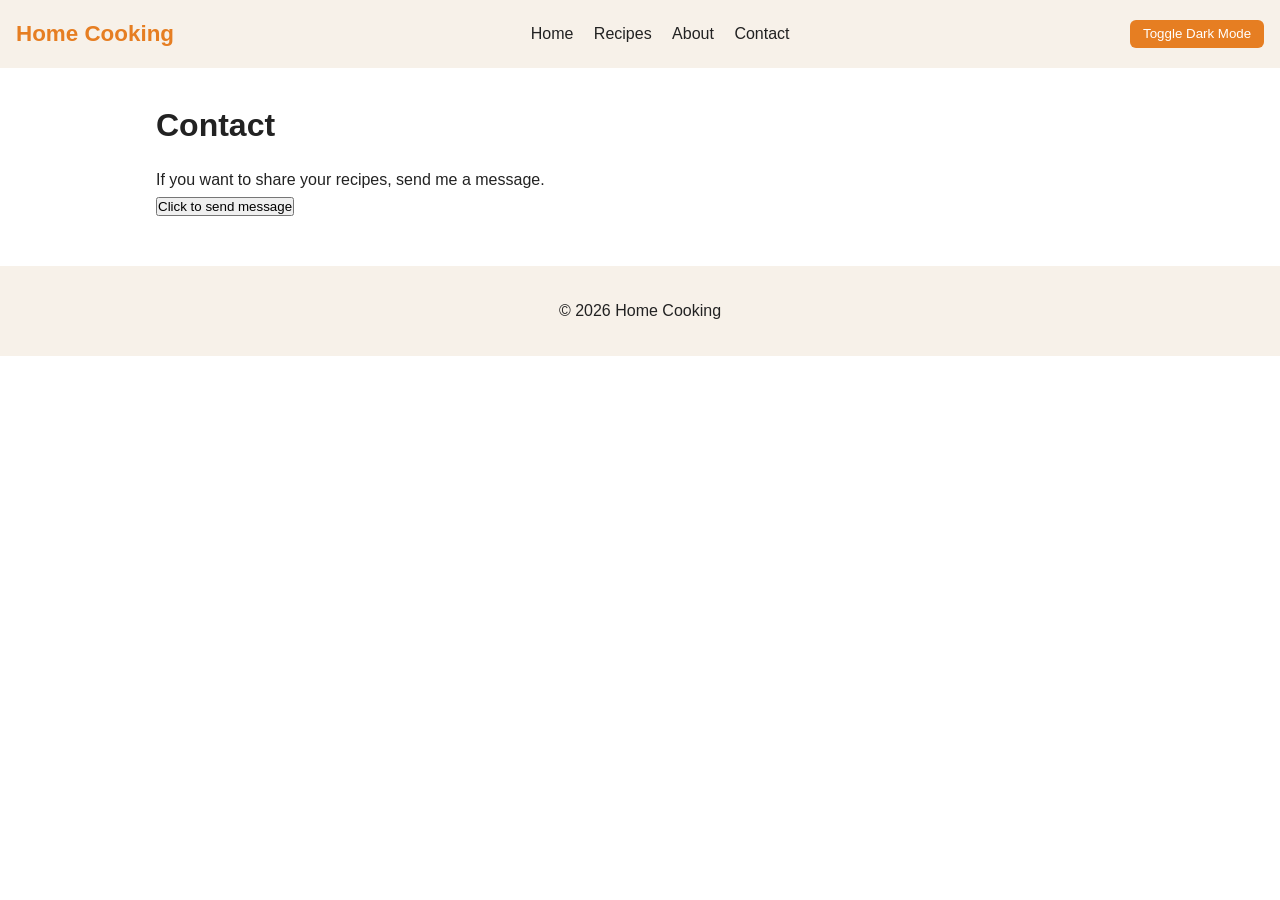
==== contact.html @ d1c661df "Week1-Week4: Build website skeleton, 4 pages, navigation, css, responsive layout, dark mode and ingr" ====
<!DOCTYPE html>
<html lang="en">
<head>
    <meta charset="UTF-8">
    <meta name="viewport" content="width=device-width, initial-scale=1.0">
    <title>Contact | Home Cooking</title>
    <link rel="stylesheet" href="css/style.css">
</head>
<body>
    <header>
        <nav>
            <a href="index.html" class="logo">Home Cooking</a>
            <div class="nav-links">
                <a href="index.html">Home</a>
                <a href="recipes.html">Recipes</a>
                <a href="about.html">About</a>
                <a href="contact.html">Contact</a>
            </div>
            <button id="theme-toggle">Toggle Dark Mode</button>
        </nav>
    </header>
    <main>
        <h1>Contact</h1>
        <p>If you want to share your recipes, send me a message.</p>
        <button id="msgBtn">Click to send message</button>
    </main>
    <footer>
        <p>© 2026 Home Cooking</p>
    </footer>
    <script src="js/script.js"></script>
</body>
</html>
---- css/style.css ----
* {
  margin: 0;
  padding: 0;
  box-sizing: border-box;
}

:root {
  --bg-color: #ffffff;
  --text-color: #222222;
  --primary: #e67e22;
  --card-bg: #fff8f0;
  --nav-bg: #f7f1e9;
}

.dark-mode {
  --bg-color: #1a1a1a;
  --text-color: #f0f0f0;
  --primary: #f39c12;
  --card-bg: #2c2c2c;
  --nav-bg: #242424;
}

body {
  font-family: Arial, sans-serif;
  background-color: var(--bg-color);
  color: var(--text-color);
  line-height: 1.6;
  transition: background 0.3s, color 0.3s;
}

header {
  background-color: var(--nav-bg);
  padding: 1rem;
}

nav {
  display: flex;
  justify-content: space-between;
  align-items: center;
  flex-wrap: wrap;
  gap: 1rem;
}

.logo {
  font-size: 1.4rem;
  font-weight: bold;
  color: var(--primary);
  text-decoration: none;
}

.nav-links a {
  margin-left: 1rem;
  text-decoration: none;
  color: var(--text-color);
}
.nav-links a:hover {
  color: var(--primary);
}

#theme-toggle {
  border: none;
  padding: 0.4rem 0.8rem;
  background: var(--primary);
  color: white;
  border-radius: 6px;
  cursor: pointer;
}

main {
  max-width: 1000px;
  margin: 2rem auto;
  padding: 0 1rem;
}

h1, h2, h3 {
  margin-bottom: 1rem;
  margin-top: 1.5rem;
}

.card-grid {
  display: grid;
  grid-template-columns: repeat(auto-fill, minmax(260px, 1fr));
  gap: 1.5rem;
  margin: 2rem 0;
}

.recipe-card {
  background: var(--card-bg);
  border-radius: 10px;
  overflow: hidden;
  box-shadow: 0 2px 8px rgba(0,0,0,0.1);
}

.card-content {
  padding: 1rem;
}
.recipe-card a {
  color: var(--primary);
  font-weight: bold;
  text-decoration: none;
}

.ingredient-list {
  list-style: none;
  margin: 1rem 0 2rem;
}
.ingredient-list li {
  padding: 0.5rem 0;
  cursor: pointer;
}
.ingredient-list li.checked {
  text-decoration: line-through;
  opacity: 0.6;
}

.steps {
  padding-left: 1.5rem;
  margin: 1rem 0 2rem;
}
.steps li {
  margin-bottom: 0.8rem;
}

footer {
  text-align: center;
  padding: 2rem;
  margin-top: 3rem;
  background-color: var(--nav-bg);
}

@media (max-width: 600px) {
  .nav-links {
    display: flex;
    flex-direction: column;
    gap: 0.5rem;
  }
  .nav-links a {
    margin-left: 0;
  }
}
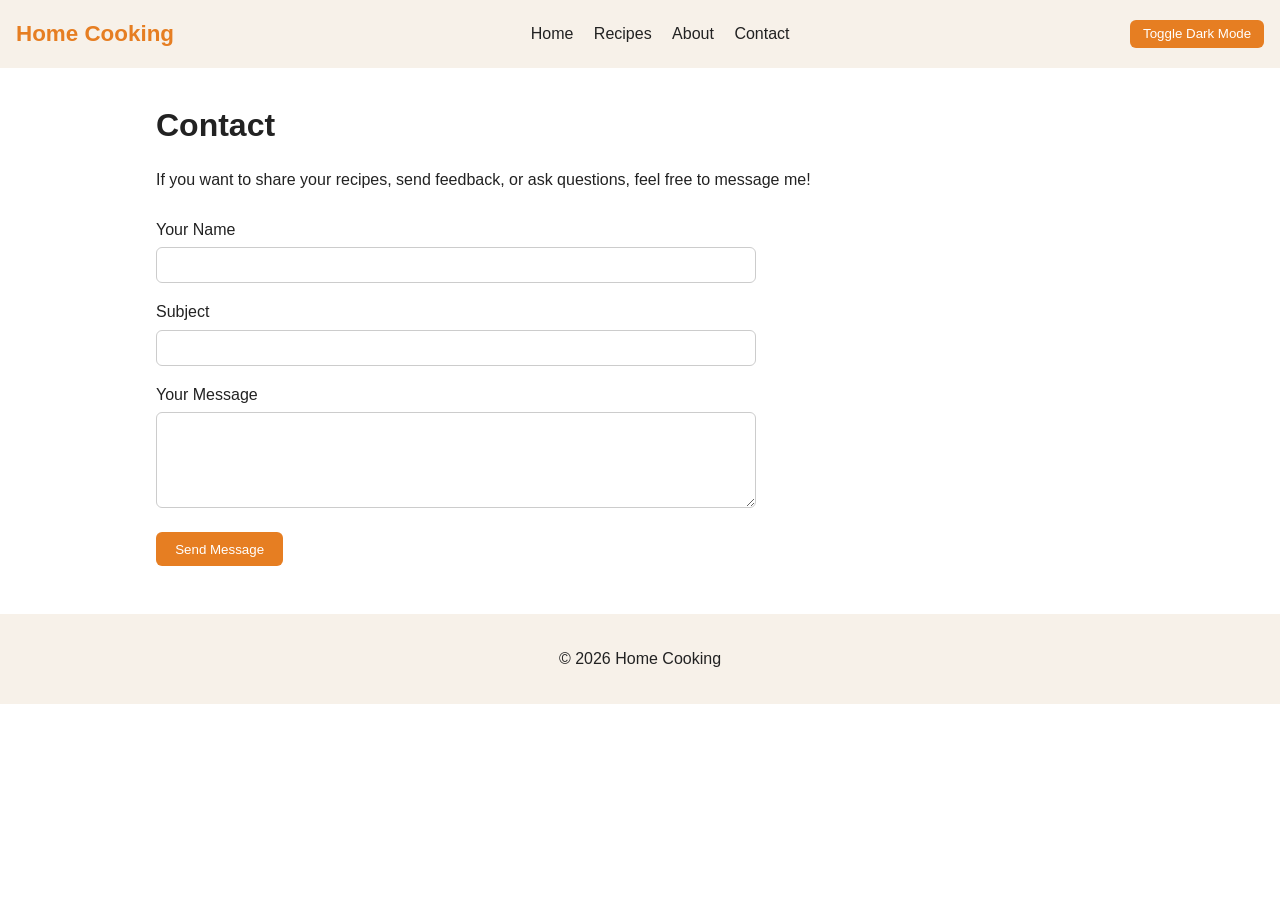
==== commit f6936c88: "Update homepage recipe cards, enrich contact page with mail form" ====
--- a/contact.html
+++ b/contact.html
@@ -19,13 +19,30 @@
             <button id="theme-toggle">Toggle Dark Mode</button>
         </nav>
     </header>
+
     <main>
         <h1>Contact</h1>
-        <p>If you want to share your recipes, send me a message.</p>
-        <button id="msgBtn">Click to send message</button>
+        <p style="margin-bottom:1.5rem;">If you want to share your recipes, send feedback, or ask questions, feel free to message me!</p>
+
+        <form action="mailto:x20250015@stu.hibiuh.edu.cn" method="GET" style="max-width:600px;">
+            <div style="margin-bottom:1rem;">
+                <label style="display:block; margin-bottom:0.3rem;">Your Name</label>
+                <input type="text" name="name" required style="width:100%; padding:0.6rem; border:1px solid #ccc; border-radius:6px; background:var(--bg-color); color:var(--text-color);">
+            </div>
+            <div style="margin-bottom:1rem;">
+                <label style="display:block; margin-bottom:0.3rem;">Subject</label>
+                <input type="text" name="subject" required style="width:100%; padding:0.6rem; border:1px solid #ccc; border-radius:6px; background:var(--bg-color); color:var(--text-color);">
+            </div>
+            <div style="margin-bottom:1rem;">
+                <label style="display:block; margin-bottom:0.3rem;">Your Message</label>
+                <textarea name="body" rows="5" required style="width:100%; padding:0.6rem; border:1px solid #ccc; border-radius:6px; background:var(--bg-color); color:var(--text-color);"></textarea>
+            </div>
+            <button type="submit" style="padding:0.6rem 1.2rem; background:var(--primary); color:white; border:none; border-radius:6px; cursor:pointer;">Send Message</button>
+        </form>
     </main>
+
     <footer>
-        <p>© 2026 Home Cooking</p>
+        &copy; 2026 Home Cooking
     </footer>
     <script src="js/script.js"></script>
 </body>
--- a/css/style.css
+++ b/css/style.css
@@ -3,7 +3,6 @@
   padding: 0;
   box-sizing: border-box;
 }
-
 :root {
   --bg-color: #ffffff;
   --text-color: #222222;
@@ -11,7 +10,6 @@
   --card-bg: #fff8f0;
   --nav-bg: #f7f1e9;
 }
-
 .dark-mode {
   --bg-color: #1a1a1a;
   --text-color: #f0f0f0;
@@ -19,7 +17,6 @@
   --card-bg: #2c2c2c;
   --nav-bg: #242424;
 }
-
 body {
   font-family: Arial, sans-serif;
   background-color: var(--bg-color);
@@ -27,12 +24,10 @@
   line-height: 1.6;
   transition: background 0.3s, color 0.3s;
 }
-
 header {
   background-color: var(--nav-bg);
   padding: 1rem;
 }
-
 nav {
   display: flex;
   justify-content: space-between;
@@ -40,14 +35,12 @@
   flex-wrap: wrap;
   gap: 1rem;
 }
-
 .logo {
   font-size: 1.4rem;
   font-weight: bold;
   color: var(--primary);
   text-decoration: none;
 }
-
 .nav-links a {
   margin-left: 1rem;
   text-decoration: none;
@@ -56,7 +49,6 @@
 .nav-links a:hover {
   color: var(--primary);
 }
-
 #theme-toggle {
   border: none;
   padding: 0.4rem 0.8rem;
@@ -65,41 +57,56 @@
   border-radius: 6px;
   cursor: pointer;
 }
-
 main {
   max-width: 1000px;
   margin: 2rem auto;
   padding: 0 1rem;
 }
-
 h1, h2, h3 {
   margin-bottom: 1rem;
   margin-top: 1.5rem;
 }
-
+.hero {
+  text-align: center;
+  padding: 30px 0;
+}
+.hero h1 {
+  margin-top: 0;
+  font-size: 32px;
+}
 .card-grid {
   display: grid;
   grid-template-columns: repeat(auto-fill, minmax(260px, 1fr));
   gap: 1.5rem;
   margin: 2rem 0;
 }
-
 .recipe-card {
   background: var(--card-bg);
   border-radius: 10px;
   overflow: hidden;
   box-shadow: 0 2px 8px rgba(0,0,0,0.1);
 }
-
 .card-content {
   padding: 1rem;
+}
+.tag {
+  display: inline-block;
+  background-color: #ffe8cc;
+  color: #b35900;
+  font-size: 13px;
+  padding: 4px 10px;
+  border-radius: 20px;
+  margin-bottom: 12px;
+}
+.dark-mode .tag {
+  background-color: #3a2f22;
+  color: #ffd27a;
 }
 .recipe-card a {
   color: var(--primary);
   font-weight: bold;
   text-decoration: none;
 }
-
 .ingredient-list {
   list-style: none;
   margin: 1rem 0 2rem;
@@ -112,7 +119,6 @@
   text-decoration: line-through;
   opacity: 0.6;
 }
-
 .steps {
   padding-left: 1.5rem;
   margin: 1rem 0 2rem;
@@ -120,14 +126,12 @@
 .steps li {
   margin-bottom: 0.8rem;
 }
-
 footer {
   text-align: center;
   padding: 2rem;
   margin-top: 3rem;
   background-color: var(--nav-bg);
 }
-
 @media (max-width: 600px) {
   .nav-links {
     display: flex;
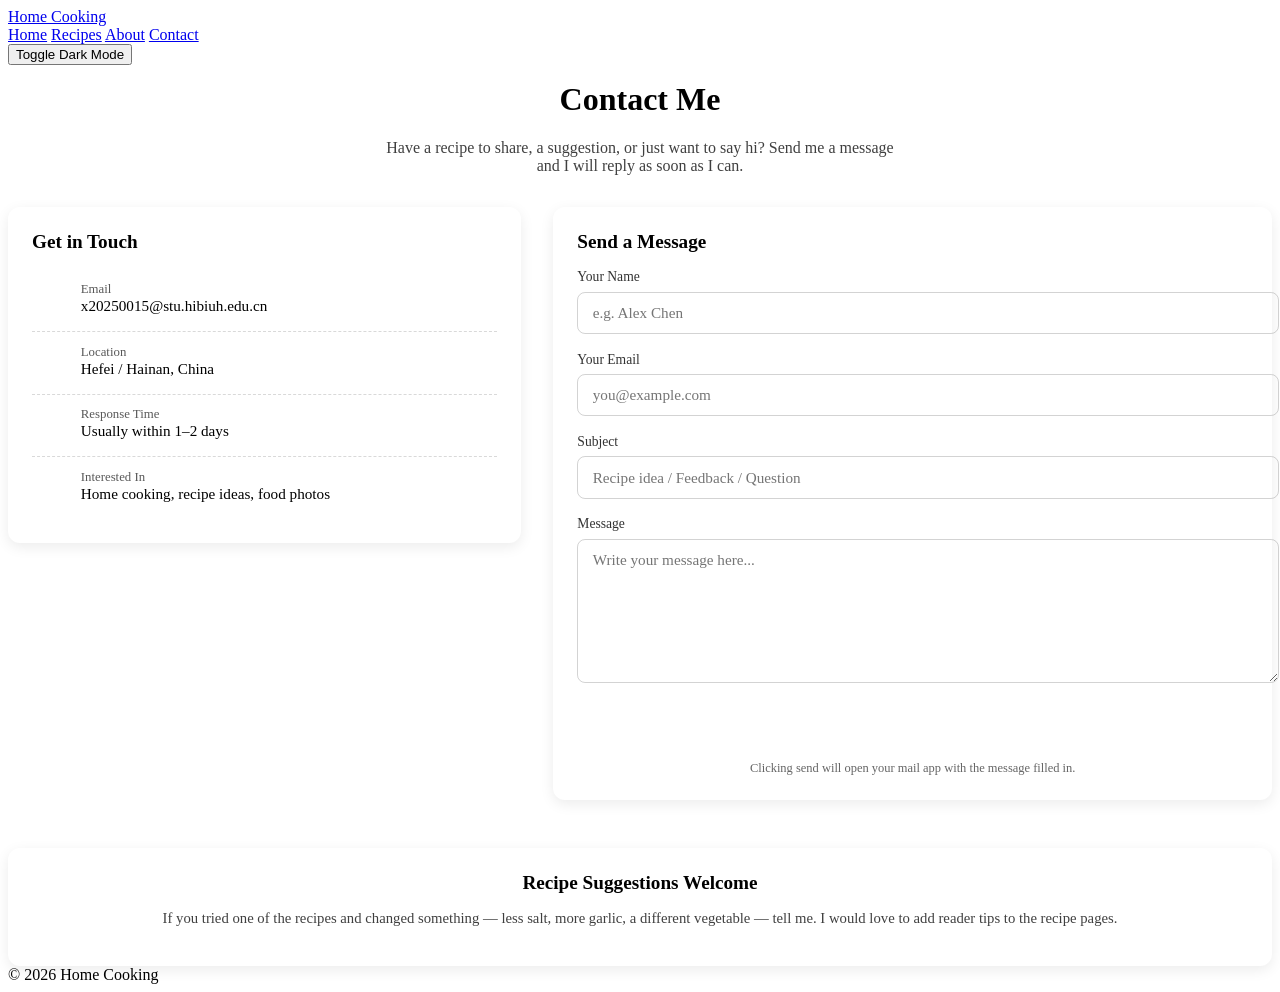
==== commit 400e04bb: "update" ====
--- a/contact.html
+++ b/contact.html
@@ -5,6 +5,180 @@
     <meta name="viewport" content="width=device-width, initial-scale=1.0">
     <title>Contact | Home Cooking</title>
     <link rel="stylesheet" href="css/style.css">
+    <style>
+        /* 仅 contact 页面使用的样式，复用全局变量，不影响其他页面 */
+        .contact-hero {
+            text-align: center;
+            padding: 1rem 0 2rem;
+        }
+        .contact-hero h1 {
+            margin-top: 0;
+            font-size: 2rem;
+        }
+        .contact-hero p {
+            opacity: 0.75;
+            max-width: 520px;
+            margin: 0 auto;
+        }
+
+        .contact-wrap {
+            display: grid;
+            grid-template-columns: 1fr 1.4fr;
+            gap: 2rem;
+            align-items: start;
+            margin-bottom: 3rem;
+        }
+
+        .info-card {
+            background: var(--card-bg);
+            border-radius: 12px;
+            padding: 1.5rem;
+            box-shadow: 0 4px 14px rgba(0, 0, 0, 0.08);
+        }
+
+        .info-card h2 {
+            margin-top: 0;
+            font-size: 1.2rem;
+        }
+
+        .info-item {
+            display: flex;
+            align-items: flex-start;
+            gap: 0.8rem;
+            padding: 0.8rem 0;
+            border-bottom: 1px dashed rgba(128, 128, 128, 0.3);
+        }
+        .info-item:last-child {
+            border-bottom: none;
+        }
+
+        .info-icon {
+            width: 36px;
+            height: 36px;
+            flex: 0 0 36px;
+            display: flex;
+            align-items: center;
+            justify-content: center;
+            border-radius: 50%;
+            background: var(--primary);
+            color: #fff;
+            font-size: 1rem;
+        }
+
+        .info-label {
+            font-size: 0.8rem;
+            opacity: 0.65;
+        }
+
+        .info-value {
+            font-size: 0.95rem;
+            word-break: break-all;
+        }
+        .info-value a {
+            color: var(--primary);
+            text-decoration: none;
+        }
+        .info-value a:hover {
+            text-decoration: underline;
+        }
+
+        .contact-form {
+            background: var(--card-bg);
+            border-radius: 12px;
+            padding: 1.5rem;
+            box-shadow: 0 4px 14px rgba(0, 0, 0, 0.08);
+        }
+
+        .contact-form h2 {
+            margin-top: 0;
+            font-size: 1.2rem;
+        }
+
+        .form-group {
+            margin-bottom: 1.1rem;
+        }
+
+        .form-group label {
+            display: block;
+            font-size: 0.85rem;
+            margin-bottom: 0.4rem;
+            opacity: 0.8;
+        }
+
+        .form-group input,
+        .form-group textarea {
+            width: 100%;
+            padding: 0.7rem 0.9rem;
+            border: 1px solid rgba(128, 128, 128, 0.35);
+            border-radius: 8px;
+            background: var(--bg-color);
+            color: var(--text-color);
+            font-family: inherit;
+            font-size: 0.95rem;
+            outline: none;
+            transition: border-color 0.2s, box-shadow 0.2s;
+        }
+
+        .form-group input:focus,
+        .form-group textarea:focus {
+            border-color: var(--primary);
+            box-shadow: 0 0 0 3px rgba(230, 126, 34, 0.18);
+        }
+
+        .form-group textarea {
+            resize: vertical;
+            min-height: 120px;
+        }
+
+        .submit-btn {
+            width: 100%;
+            padding: 0.8rem;
+            border: none;
+            border-radius: 8px;
+            background: var(--primary);
+            color: #fff;
+            font-size: 1rem;
+            font-weight: bold;
+            cursor: pointer;
+            transition: opacity 0.2s, transform 0.15s;
+        }
+        .submit-btn:hover {
+            opacity: 0.9;
+        }
+        .submit-btn:active {
+            transform: scale(0.98);
+        }
+
+        .form-hint {
+            font-size: 0.78rem;
+            opacity: 0.6;
+            text-align: center;
+            margin-top: 0.8rem;
+        }
+
+        .contact-extra {
+            text-align: center;
+            padding: 1.5rem;
+            border-radius: 12px;
+            background: var(--card-bg);
+            box-shadow: 0 4px 14px rgba(0, 0, 0, 0.08);
+        }
+        .contact-extra h2 {
+            margin-top: 0;
+            font-size: 1.2rem;
+        }
+        .contact-extra p {
+            opacity: 0.75;
+            font-size: 0.92rem;
+        }
+
+        @media (max-width: 760px) {
+            .contact-wrap {
+                grid-template-columns: 1fr;
+                gap: 1.2rem;
+            }
+        }
+    </style>
 </head>
 <body>
     <header>
@@ -21,24 +195,82 @@
     </header>
 
     <main>
-        <h1>Contact</h1>
-        <p style="margin-bottom:1.5rem;">If you want to share your recipes, send feedback, or ask questions, feel free to message me!</p>
-
-        <form action="mailto:x20250015@stu.hibiuh.edu.cn" method="GET" style="max-width:600px;">
-            <div style="margin-bottom:1rem;">
-                <label style="display:block; margin-bottom:0.3rem;">Your Name</label>
-                <input type="text" name="name" required style="width:100%; padding:0.6rem; border:1px solid #ccc; border-radius:6px; background:var(--bg-color); color:var(--text-color);">
-            </div>
-            <div style="margin-bottom:1rem;">
-                <label style="display:block; margin-bottom:0.3rem;">Subject</label>
-                <input type="text" name="subject" required style="width:100%; padding:0.6rem; border:1px solid #ccc; border-radius:6px; background:var(--bg-color); color:var(--text-color);">
-            </div>
-            <div style="margin-bottom:1rem;">
-                <label style="display:block; margin-bottom:0.3rem;">Your Message</label>
-                <textarea name="body" rows="5" required style="width:100%; padding:0.6rem; border:1px solid #ccc; border-radius:6px; background:var(--bg-color); color:var(--text-color);"></textarea>
-            </div>
-            <button type="submit" style="padding:0.6rem 1.2rem; background:var(--primary); color:white; border:none; border-radius:6px; cursor:pointer;">Send Message</button>
-        </form>
+        <div class="contact-hero">
+            <h1>Contact Me</h1>
+            <p>Have a recipe to share, a suggestion, or just want to say hi? Send me a message and I will reply as soon as I can.</p>
+        </div>
+
+        <div class="contact-wrap">
+            <!-- 左侧联系信息 -->
+            <aside class="info-card">
+                <h2>Get in Touch</h2>
+
+                <div class="info-item">
+                    <div class="info-icon">✉</div>
+                    <div>
+                        <div class="info-label">Email</div>
+                        <div class="info-value">
+                            <a href="mailto:x20250015@stu.hibiuh.edu.cn">x20250015@stu.hibiuh.edu.cn</a>
+                        </div>
+                    </div>
+                </div>
+
+                <div class="info-item">
+                    <div class="info-icon">◎</div>
+                    <div>
+                        <div class="info-label">Location</div>
+                        <div class="info-value">Hefei / Hainan, China</div>
+                    </div>
+                </div>
+
+                <div class="info-item">
+                    <div class="info-icon">⏱</div>
+                    <div>
+                        <div class="info-label">Response Time</div>
+                        <div class="info-value">Usually within 1–2 days</div>
+                    </div>
+                </div>
+
+                <div class="info-item">
+                    <div class="info-icon">♥</div>
+                    <div>
+                        <div class="info-label">Interested In</div>
+                        <div class="info-value">Home cooking, recipe ideas, food photos</div>
+                    </div>
+                </div>
+            </aside>
+
+            <!-- 右侧表单 -->
+            <section class="contact-form">
+                <h2>Send a Message</h2>
+                <form action="mailto:x20250015@stu.hibiuh.edu.cn" method="GET" enctype="text/plain">
+                    <div class="form-group">
+                        <label for="name">Your Name</label>
+                        <input type="text" id="name" name="name" placeholder="e.g. Alex Chen" required>
+                    </div>
+                    <div class="form-group">
+                        <label for="email">Your Email</label>
+                        <input type="email" id="email" name="email" placeholder="you@example.com" required>
+                    </div>
+                    <div class="form-group">
+                        <label for="subject">Subject</label>
+                        <input type="text" id="subject" name="subject" placeholder="Recipe idea / Feedback / Question" required>
+                    </div>
+                    <div class="form-group">
+                        <label for="message">Message</label>
+                        <textarea id="message" name="body" placeholder="Write your message here..." required></textarea>
+                    </div>
+                    <button type="submit" class="submit-btn">Send Message</button>
+                    <div class="form-hint">Clicking send will open your mail app with the message filled in.</div>
+                </form>
+            </section>
+        </div>
+
+        <!-- 底部补充区块 -->
+        <section class="contact-extra">
+            <h2>Recipe Suggestions Welcome</h2>
+            <p>If you tried one of the recipes and changed something — less salt, more garlic, a different vegetable — tell me. I would love to add reader tips to the recipe pages.</p>
+        </section>
     </main>
 
     <footer>
--- a/css/style.css
+++ b/css/style.css
@@ -1,95 +1,31 @@
-* {
-  margin: 0;
-  padding: 0;
-  box-sizing: border-box;
-}
-:root {
-  --bg-color: #ffffff;
-  --text-color: #222222;
-  --primary: #e67e22;
-  --card-bg: #fff8f0;
-  --nav-bg: #f7f1e9;
-}
-.dark-mode {
-  --bg-color: #1a1a1a;
-  --text-color: #f0f0f0;
-  --primary: #f39c12;
-  --card-bg: #2c2c2c;
-  --nav-bg: #242424;
-}
-body {
-  font-family: Arial, sans-serif;
-  background-color: var(--bg-color);
-  color: var(--text-color);
-  line-height: 1.6;
-  transition: background 0.3s, color 0.3s;
-}
-header {
-  background-color: var(--nav-bg);
-  padding: 1rem;
-}
-nav {
-  display: flex;
-  justify-content: space-between;
-  align-items: center;
-  flex-wrap: wrap;
-  gap: 1rem;
-}
-.logo {
-  font-size: 1.4rem;
-  font-weight: bold;
-  color: var(--primary);
-  text-decoration: none;
-}
-.nav-links a {
-  margin-left: 1rem;
-  text-decoration: none;
-  color: var(--text-color);
-}
-.nav-links a:hover {
-  color: var(--primary);
-}
-#theme-toggle {
-  border: none;
-  padding: 0.4rem 0.8rem;
-  background: var(--primary);
-  color: white;
-  border-radius: 6px;
-  cursor: pointer;
-}
-main {
-  max-width: 1000px;
-  margin: 2rem auto;
-  padding: 0 1rem;
-}
-h1, h2, h3 {
-  margin-bottom: 1rem;
-  margin-top: 1.5rem;
-}
 .hero {
   text-align: center;
-  padding: 30px 0;
+  padding: 40px 20px 20px;
 }
+
 .hero h1 {
-  margin-top: 0;
   font-size: 32px;
+  margin-bottom: 10px;
 }
+
 .card-grid {
+  max-width: 1000px;
+  margin: 0 auto;
+  padding: 20px;
   display: grid;
-  grid-template-columns: repeat(auto-fill, minmax(260px, 1fr));
-  gap: 1.5rem;
-  margin: 2rem 0;
+  grid-template-columns: repeat(auto-fit, minmax(240px, 1fr));
+  gap: 20px;
 }
+
 .recipe-card {
   background: var(--card-bg);
-  border-radius: 10px;
-  overflow: hidden;
-  box-shadow: 0 2px 8px rgba(0,0,0,0.1);
+  border: 1px solid #f0e4cf;
+  border-radius: 12px;
+  padding: 20px;
+  box-shadow: 0 4px 12px rgba(0, 0, 0, 0.06);
 }
-.card-content {
-  padding: 1rem;
-}
-.tag {
+
+.card-content .tag {
   display: inline-block;
   background-color: #ffe8cc;
   color: #b35900;
@@ -98,47 +34,25 @@
   border-radius: 20px;
   margin-bottom: 12px;
 }
+
 .dark-mode .tag {
   background-color: #3a2f22;
   color: #ffd27a;
 }
-.recipe-card a {
+
+.card-content h2 {
+  font-size: 20px;
+  margin-bottom: 8px;
+}
+
+.card-content p {
+  font-size: 14px;
+  color: #666;
+  margin-bottom: 14px;
+}
+
+.card-content a {
   color: var(--primary);
   font-weight: bold;
   text-decoration: none;
 }
-.ingredient-list {
-  list-style: none;
-  margin: 1rem 0 2rem;
-}
-.ingredient-list li {
-  padding: 0.5rem 0;
-  cursor: pointer;
-}
-.ingredient-list li.checked {
-  text-decoration: line-through;
-  opacity: 0.6;
-}
-.steps {
-  padding-left: 1.5rem;
-  margin: 1rem 0 2rem;
-}
-.steps li {
-  margin-bottom: 0.8rem;
-}
-footer {
-  text-align: center;
-  padding: 2rem;
-  margin-top: 3rem;
-  background-color: var(--nav-bg);
-}
-@media (max-width: 600px) {
-  .nav-links {
-    display: flex;
-    flex-direction: column;
-    gap: 0.5rem;
-  }
-  .nav-links a {
-    margin-left: 0;
-  }
-}
